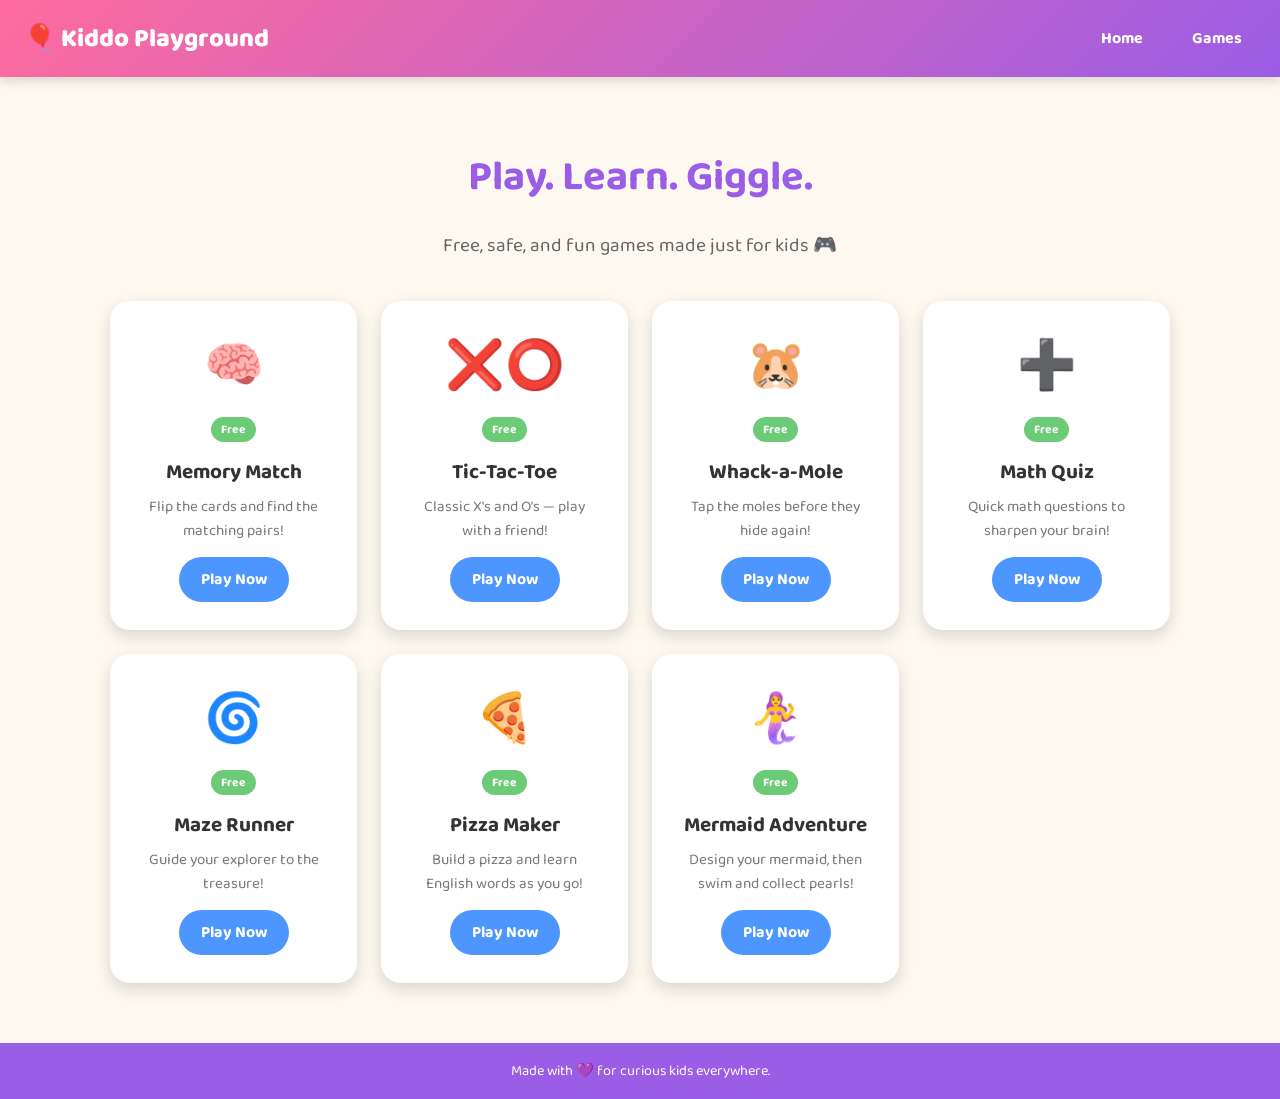
==== index.html @ 0a42abb3 "Add files via upload" ====
<!DOCTYPE html>
<html lang="en">
<head>
<meta charset="UTF-8" />
<meta name="viewport" content="width=device-width, initial-scale=1.0" />
<title>Kiddo Playground - Free Fun Games for Kids</title>
<meta name="description" content="A colorful collection of free browser games for kids: memory match, tic-tac-toe, whack-a-mole, math quiz, and maze." />
<link rel="preconnect" href="https://fonts.googleapis.com">
<link href="https://fonts.googleapis.com/css2?family=Baloo+2:wght@500;700;800&display=swap" rel="stylesheet">
<link rel="stylesheet" href="css/style.css" />
</head>
<body>

<header class="site-header">
  <div class="logo">🎈 Kiddo Playground</div>
  <nav>
    <a href="index.html">Home</a>
    <a href="#games">Games</a>
  </nav>
</header>

<main>
  <section class="hero">
    <h1>Play. Learn. Giggle.</h1>
    <p>Free, safe, and fun games made just for kids 🎮</p>
  </section>

  <section id="games" class="game-grid">

    <div class="game-card">
      <span class="emoji">🧠</span>
      <span class="badge">Free</span>
      <h3>Memory Match</h3>
      <p>Flip the cards and find the matching pairs!</p>
      <a class="btn" href="games/memory.html">Play Now</a>
    </div>

    <div class="game-card">
      <span class="emoji">❌⭕</span>
      <span class="badge">Free</span>
      <h3>Tic-Tac-Toe</h3>
      <p>Classic X's and O's — play with a friend!</p>
      <a class="btn" href="games/tictactoe.html">Play Now</a>
    </div>

    <div class="game-card">
      <span class="emoji">🐹</span>
      <span class="badge">Free</span>
      <h3>Whack-a-Mole</h3>
      <p>Tap the moles before they hide again!</p>
      <a class="btn" href="games/whackamole.html">Play Now</a>
    </div>

    <div class="game-card">
      <span class="emoji">➕</span>
      <span class="badge">Free</span>
      <h3>Math Quiz</h3>
      <p>Quick math questions to sharpen your brain!</p>
      <a class="btn" href="games/mathquiz.html">Play Now</a>
    </div>

    <div class="game-card">
      <span class="emoji">🌀</span>
      <span class="badge">Free</span>
      <h3>Maze Runner</h3>
      <p>Guide your explorer to the treasure!</p>
      <a class="btn" href="games/maze.html">Play Now</a>
    </div>

    <div class="game-card">
      <span class="emoji">🍕</span>
      <span class="badge">Free</span>
      <h3>Pizza Maker</h3>
      <p>Build a pizza and learn English words as you go!</p>
      <a class="btn" href="games/pizzamaker.html">Play Now</a>
    </div>

    <div class="game-card">
      <span class="emoji">🧜‍♀️</span>
      <span class="badge">Free</span>
      <h3>Mermaid Adventure</h3>
      <p>Design your mermaid, then swim and collect pearls!</p>
      <a class="btn" href="games/mermaid.html">Play Now</a>
    </div>

  </section>
</main>

<footer class="site-footer">
  Made with 💜 for curious kids everywhere.
</footer>

</body>
</html>
---- css/style.css ----
/* ===== Kiddo Playground shared styles ===== */
:root {
  --pink: #ff6b9d;
  --orange: #ffa62b;
  --yellow: #ffd93d;
  --green: #6bcB77;
  --blue: #4d96ff;
  --purple: #9b5de5;
  --bg: #fef9f0;
  --text: #333333;
  --white: #ffffff;
  --shadow: rgba(0, 0, 0, 0.15);
  --radius: 20px;
}

* {
  box-sizing: border-box;
}

body {
  margin: 0;
  font-family: 'Baloo 2', 'Comic Sans MS', 'Trebuchet MS', sans-serif;
  background: var(--bg);
  color: var(--text);
  min-height: 100vh;
  display: flex;
  flex-direction: column;
}

a {
  text-decoration: none;
  color: inherit;
}

/* ===== Header ===== */
header.site-header {
  background: linear-gradient(135deg, var(--pink), var(--purple));
  color: var(--white);
  padding: 18px 24px;
  display: flex;
  align-items: center;
  justify-content: space-between;
  box-shadow: 0 4px 10px var(--shadow);
}

header.site-header .logo {
  font-size: 1.6rem;
  font-weight: 800;
  display: flex;
  align-items: center;
  gap: 8px;
}

header.site-header nav a {
  color: var(--white);
  font-weight: 700;
  margin-left: 18px;
  padding: 8px 14px;
  border-radius: 999px;
  transition: background 0.2s ease;
}

header.site-header nav a:hover {
  background: rgba(255, 255, 255, 0.25);
}

/* ===== Main content ===== */
main {
  flex: 1;
  padding: 32px 20px 60px;
  max-width: 1100px;
  margin: 0 auto;
  width: 100%;
}

.hero {
  text-align: center;
  margin-bottom: 40px;
}

.hero h1 {
  font-size: 2.6rem;
  margin-bottom: 8px;
  color: var(--purple);
}

.hero p {
  font-size: 1.2rem;
  color: #666;
}

/* ===== Game grid ===== */
.game-grid {
  display: grid;
  grid-template-columns: repeat(auto-fit, minmax(220px, 1fr));
  gap: 24px;
}

.game-card {
  background: var(--white);
  border-radius: var(--radius);
  padding: 24px;
  text-align: center;
  box-shadow: 0 6px 16px var(--shadow);
  transition: transform 0.15s ease, box-shadow 0.15s ease;
  border: 4px solid transparent;
}

.game-card:hover {
  transform: translateY(-6px) scale(1.02);
  box-shadow: 0 12px 24px var(--shadow);
  border-color: var(--yellow);
}

.game-card .emoji {
  font-size: 3rem;
  display: block;
  margin-bottom: 10px;
}

.game-card h3 {
  margin: 6px 0;
  font-size: 1.3rem;
}

.game-card p {
  font-size: 0.95rem;
  color: #777;
  margin: 6px 0 14px;
}

.badge {
  display: inline-block;
  background: var(--green);
  color: var(--white);
  font-size: 0.75rem;
  font-weight: 700;
  padding: 3px 10px;
  border-radius: 999px;
  margin-bottom: 8px;
}

.badge.premium {
  background: var(--orange);
}

.btn {
  display: inline-block;
  background: var(--blue);
  color: var(--white);
  font-weight: 700;
  padding: 10px 22px;
  border-radius: 999px;
  border: none;
  cursor: pointer;
  font-size: 1rem;
  transition: transform 0.1s ease, background 0.2s ease;
}

.btn:hover {
  transform: scale(1.05);
  background: var(--purple);
}

.btn.secondary {
  background: var(--green);
}

/* ===== Game page layout ===== */
.game-page {
  text-align: center;
}

.game-page h1 {
  color: var(--purple);
}

.game-stage {
  background: var(--white);
  border-radius: var(--radius);
  padding: 24px;
  box-shadow: 0 6px 16px var(--shadow);
  max-width: 700px;
  margin: 20px auto;
}

.controls {
  margin: 16px 0;
  display: flex;
  justify-content: center;
  gap: 12px;
  flex-wrap: wrap;
}

.stats {
  display: flex;
  justify-content: center;
  gap: 24px;
  font-weight: 700;
  margin-bottom: 12px;
  font-size: 1.1rem;
  color: var(--purple);
}

/* ===== Footer ===== */
footer.site-footer {
  background: var(--purple);
  color: var(--white);
  text-align: center;
  padding: 16px;
  font-size: 0.9rem;
}

footer.site-footer a {
  color: var(--yellow);
  font-weight: 700;
}
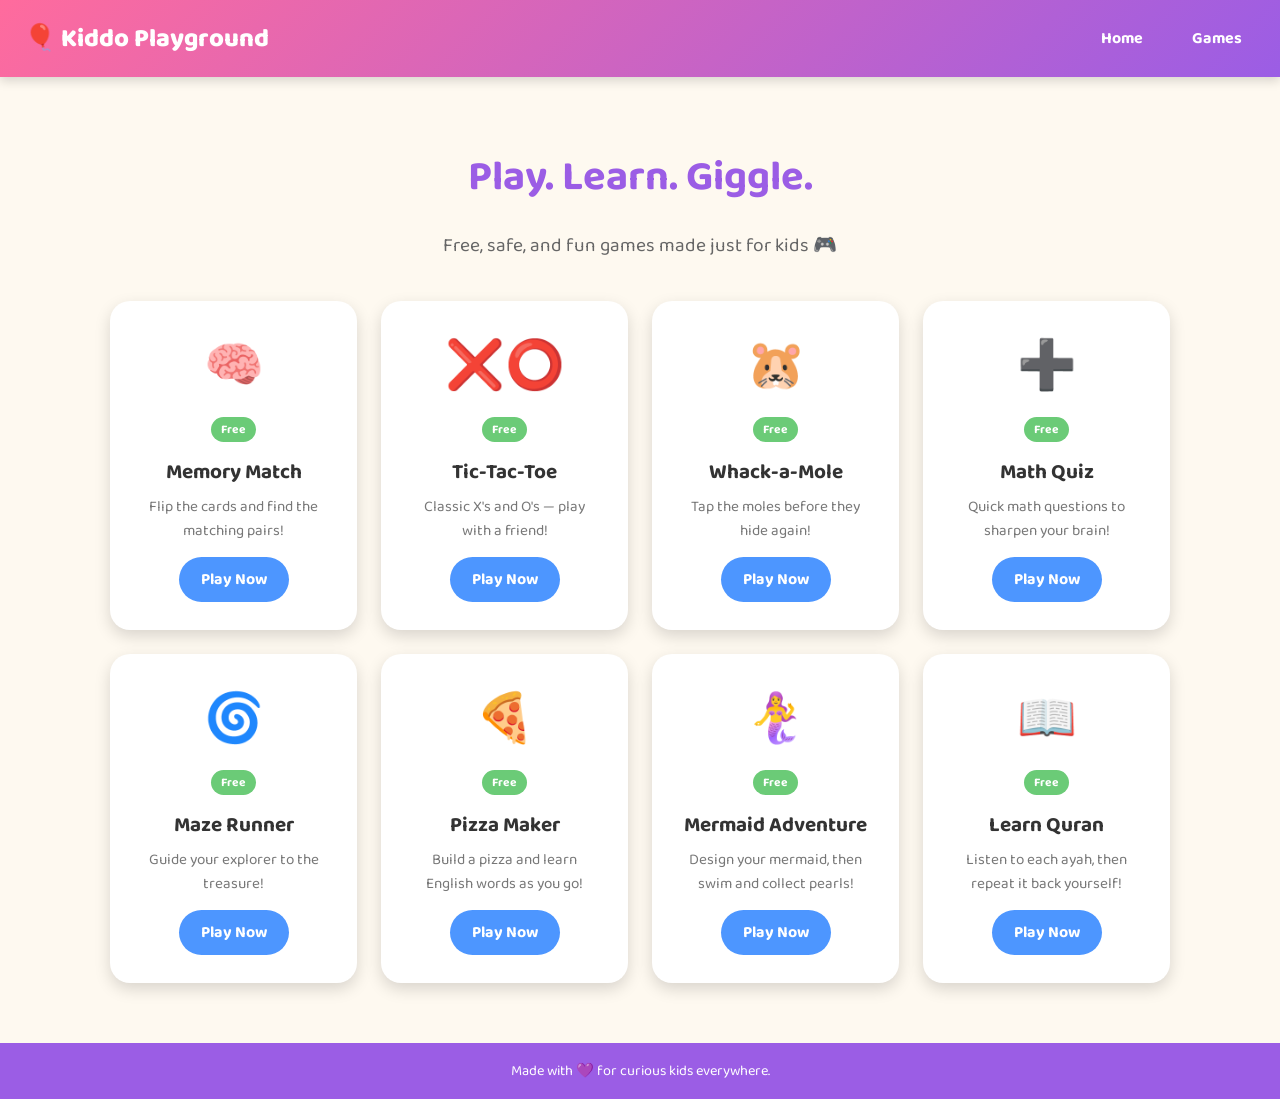
==== commit 8a67108e: "Add files via upload" ====
--- a/index.html
+++ b/index.html
@@ -83,6 +83,14 @@
       <a class="btn" href="games/mermaid.html">Play Now</a>
     </div>
 
+    <div class="game-card">
+      <span class="emoji">📖</span>
+      <span class="badge">Free</span>
+      <h3>Learn Quran</h3>
+      <p>Listen to each ayah, then repeat it back yourself!</p>
+      <a class="btn" href="games/quran.html">Play Now</a>
+    </div>
+
   </section>
 </main>
 
